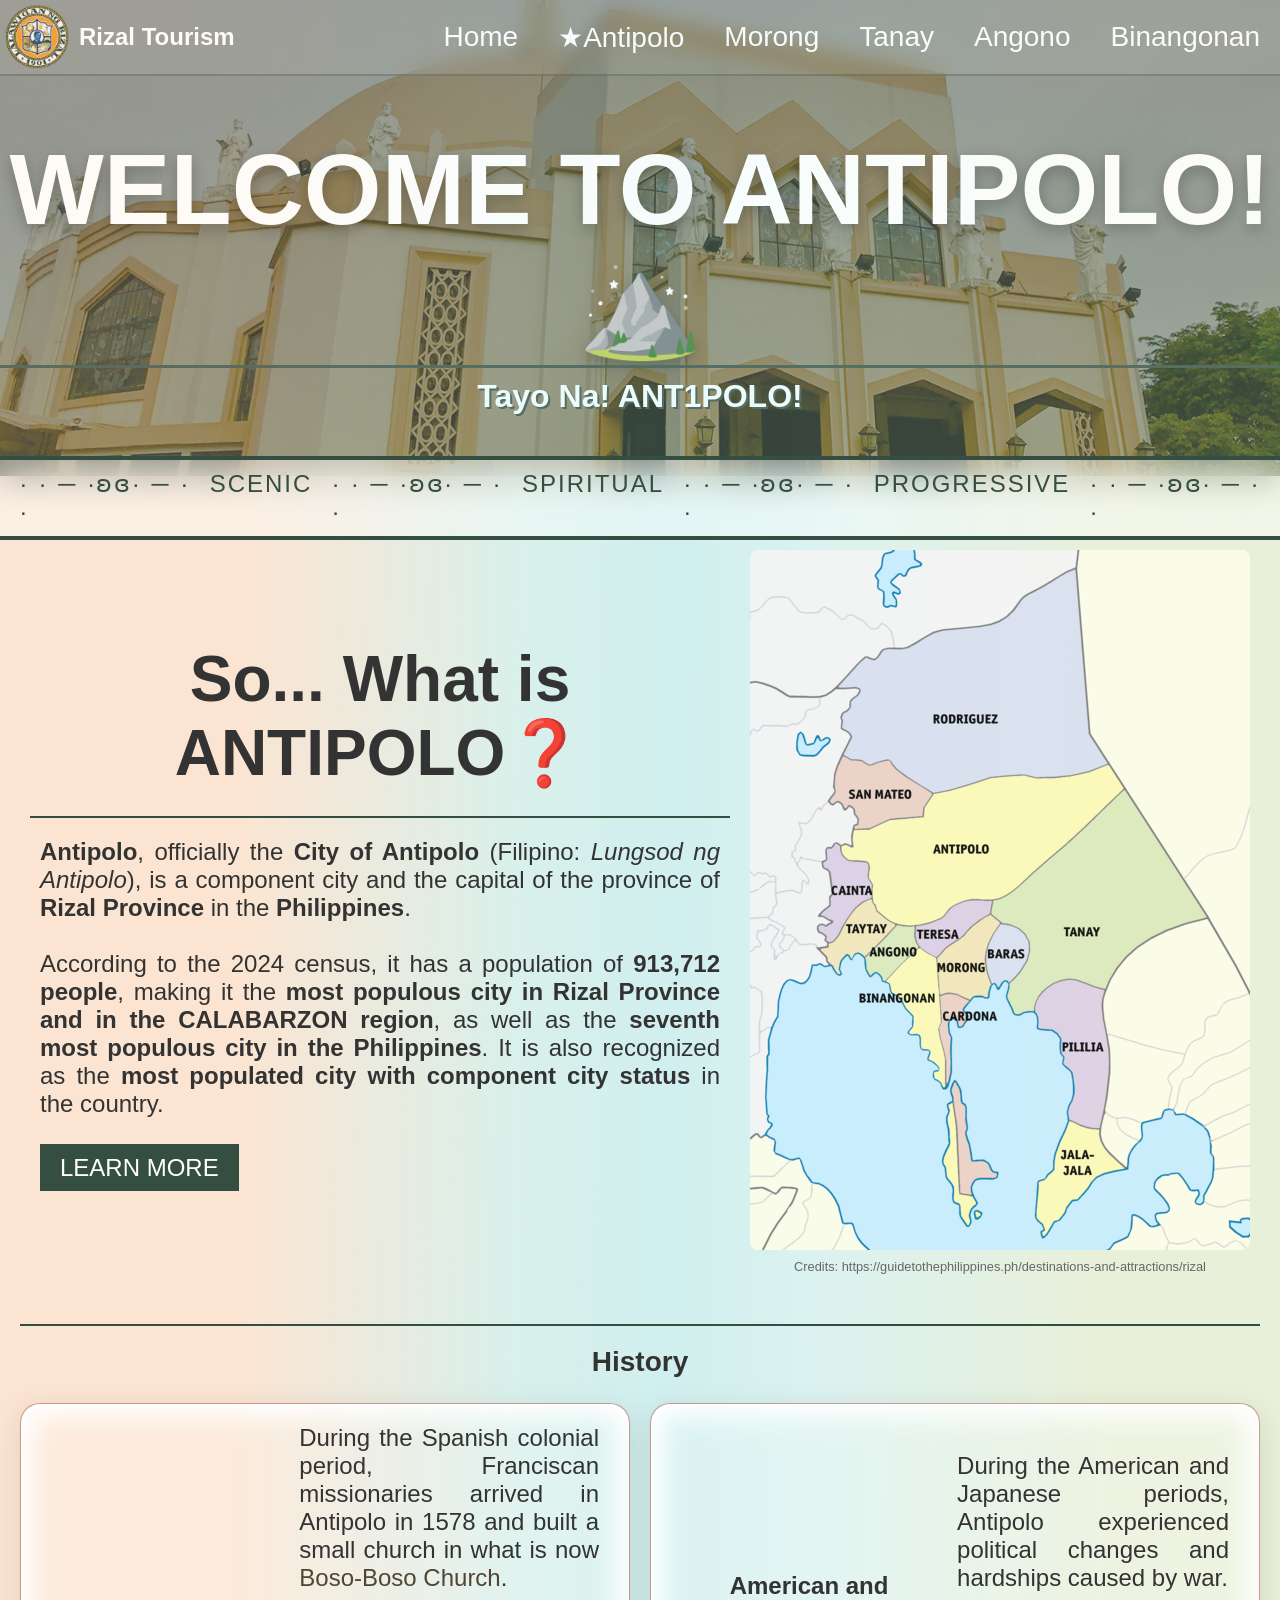
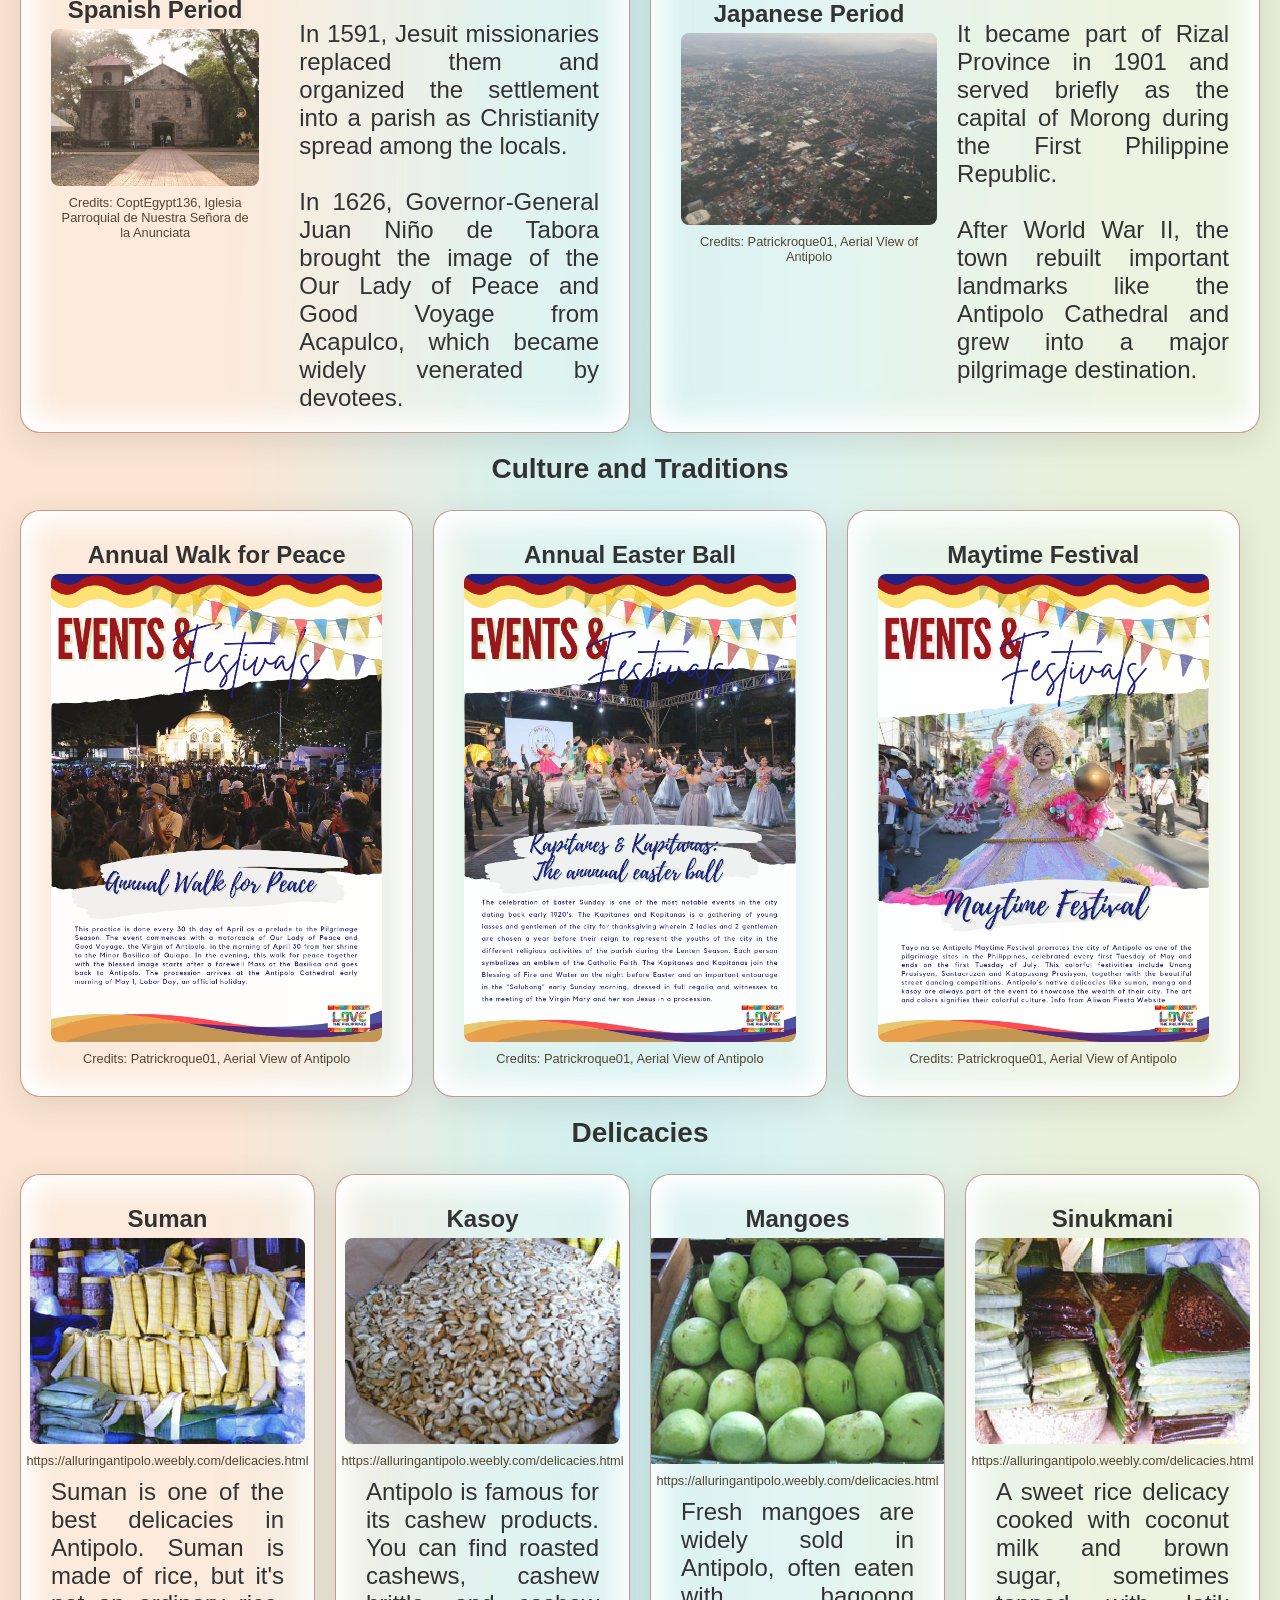
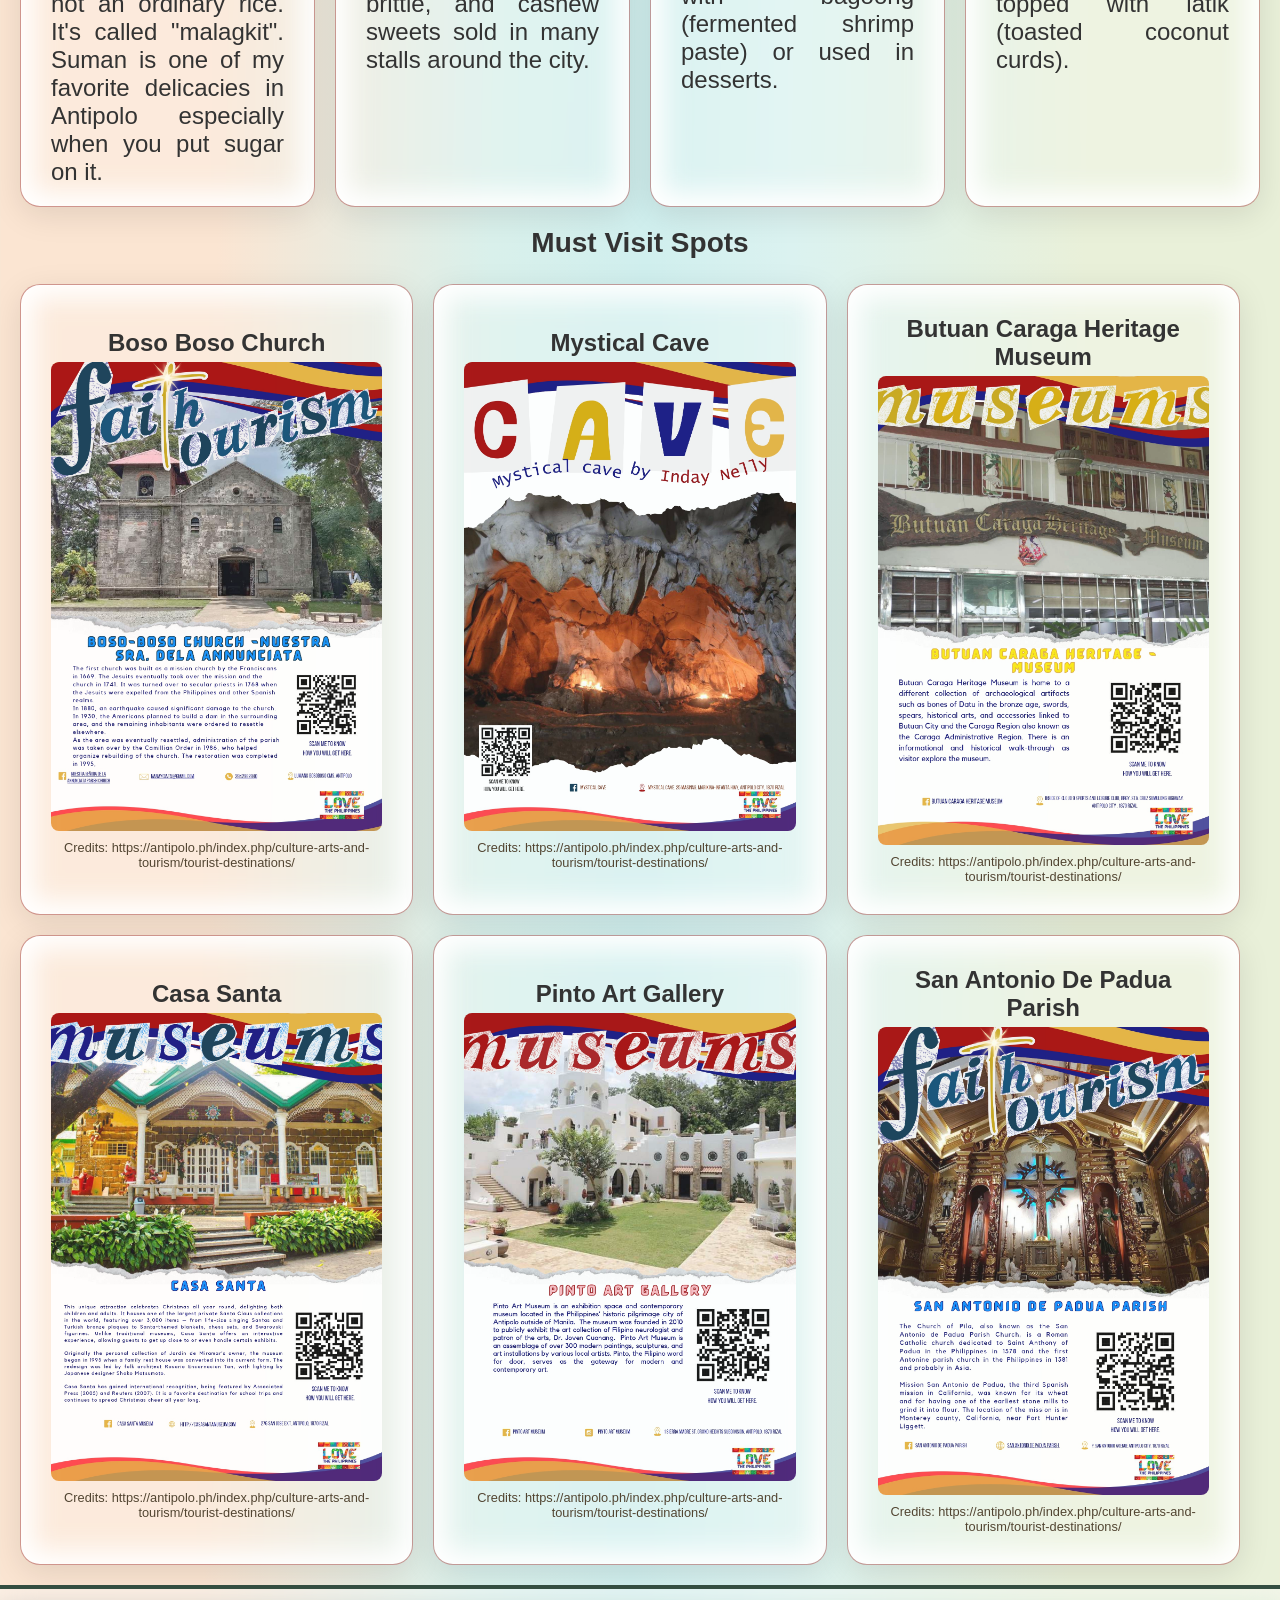
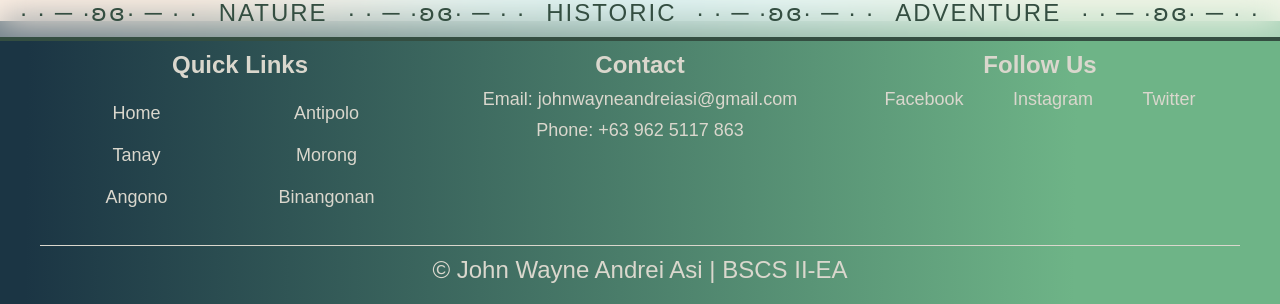
==== antipolo.html @ ff824b1f "first commit" ====
<!doctype html>
<html lang="en">
  <head>
    <meta charset="UTF-8" />
    <meta name="viewport" content="width=device-width, initial-scale=1.0" />
    <link rel="stylesheet" href="style.css" />
    <title>Antipolo | Rizal Province</title>
  </head>
  <body>
    <!-- navbar -->

    <header class="antipolo">
      <div class="navbar">
        <div class="nav-title">
          <img
            style="width: 64px; height: auto"
            src="img/rizallogo.png"
            alt="Rizal Tourism Logo"
          />
          <p><b>Rizal Tourism</b></p>
        </div>
        <nav>
          <ul>
            <li><a href="index.html">Home</a></li>
            <li><a href="antipolo.html">★Antipolo</a></li>
            <li><a href="morong.html">Morong</a></li>
            <li><a href="tanay.html">Tanay</a></li>
            <li><a href="angono.html">Angono</a></li>
            <li><a href="binangonan.html">Binangonan</a></li>
          </ul>
        </nav>
      </div>
      <div class="title">
        <h1>WELCOME TO ANTIPOLO!⛰️</h1>
        <hr style="margin: 0; border-top: 3px solid #344e41;">
        <h2 class="title-subtext"><b>Tayo Na! ANT1POLO!</b></h2>
      </div>
    </header>
    <!-- content here -->
    <div class="border">
      <p class="border-text"> · · ─ ·ʚɞ· ─ · ·</p>  
      <p class="border-text">SCENIC</p>
      <p class="border-text"> · · ─ ·ʚɞ· ─ · ·</p>
      <p class="border-text">SPIRITUAL</p>
      <p class="border-text"> · · ─ ·ʚɞ· ─ · ·</p>
      <p class="border-text">PROGRESSIVE</p>
      <p class="border-text"> · · ─ ·ʚɞ· ─ · ·</p>
    </div>
    <!-- description -->
    <div class="text">
      <div class="text-container">
        <h2 style="font-size: 64px; padding: 0 10px">
          So... What is ANTIPOLO❓
        </h2>
        <hr />
        <p >
          <b>Antipolo</b>, officially the <b>City of Antipolo</b> (Filipino: <i>Lungsod ng Antipolo</i>), is a component city and the capital of the province of
          <b>Rizal Province</b> in the <b>Philippines</b>. 
          
          <br><br>According to the 2024 census, it has a population of <b>913,712 people</b>, making it the
          <b>most populous city in Rizal Province and in the CALABARZON region</b>,
          as well as the <b>seventh most populous city in the Philippines</b>. It
          is also recognized as the <b>most populated city with component city
          status</b> in the country.
        </p>
        <br /><br />
        <p>
          <a class="learn-more" href="https://antipolo.ph">LEARN MORE</a>
        </p>
      </div>
      <div class="img-align">
        <img src="img/rizalmap.png" alt="Rizal Map" />
        <p class="credits">
          <a
            class="link-credits"
            href="https://guidetothephilippines.ph/destinations-and-attractions/rizal"
            target="_blank"
            >Credits:
            https://guidetothephilippines.ph/destinations-and-attractions/rizal</a
          >
        </p>
      </div>
    </div>
    <hr />
    <!-- History -->
    <h2>History</h2>
    <div class="content-container">
      <div class="glass-card flex-1">
        <div class="img-align"> 
        <h3>Spanish Period</h3>
        <img src="img/bosoboso.jpg" alt="Boso-Boso Church" />
        <p class="credits">
          <a>Credits: CoptEgypt136, Iglesia Parroquial de Nuestra Señora de la Anunciata</a>
        </div>
        </p>
        <p>
        During the Spanish colonial period, Franciscan missionaries arrived in Antipolo in 1578 and built a small church in what is 
        now <a href="https://en.wikipedia.org/wiki/Bosoboso_Church" target="_blank">Boso-Boso Church</a>. <br><br>In 1591, Jesuit missionaries replaced them and organized the settlement into a parish as Christianity 
        spread among the locals. <br><br>In 1626, Governor-General Juan Niño de Tabora brought the image of the Our Lady of Peace and 
        Good Voyage from Acapulco, which became widely venerated by devotees.
        </p>
      </div>
      <div class="glass-card flex-1">
        <div class="img-align">
        <h3>American and Japanese Period</h3>
        <img src="img/aerialantipolo.jpg" alt="Aerial View of Antipolo" />
        <p class="credits">
          <a>Credits: Patrickroque01, Aerial View of Antipolo</a>
        </div>
        <p>
          During the American and Japanese periods, Antipolo experienced political changes and hardships caused by war. 
          <br><br>It became part of Rizal Province in 1901 and served briefly as the capital of Morong during the First Philippine Republic. 
          <br><br>  After World War II, the town rebuilt important landmarks like the Antipolo Cathedral and grew into a major pilgrimage destination.
        </p>
      </div>
    </div>

    <!-- Culture and Traditions -->
    <h2>Culture and Traditions</h2>
    <div class="content-container">
      <div class="glass-card">
      <div class="img-align">
        <h3>Annual Walk for Peace</h3>
        <img src="img/antipolofestival1.jpg" class="content-img" alt="Aerial View of Antipolo" />
        <p class="credits">
          <a>Credits: Patrickroque01, Aerial View of Antipolo</a>
        </div>
      </div>
      <div class="glass-card">
        <div class="img-align">
        <h3>Annual Easter Ball</h3>
        <img src="img/antipolofestival2.jpg" class="content-img" alt="Aerial View of Antipolo" />
        <p class="credits">
          <a>Credits: Patrickroque01, Aerial View of Antipolo</a>
        </div>
      </div>
      <div class="glass-card">
        <div class="img-align">
        <h3>Maytime Festival</h3>
        <img src="img/antipolofestival3.jpg" class="content-img" alt="Aerial View of Antipolo" />
        <p class="credits">
          <a>Credits: Patrickroque01, Aerial View of Antipolo</a>
        </div>
      </div>
    </div>

    <!-- Delicacies -->
    <h2>Delicacies</h2>
    <div class="content-container">
      <div class="glass-card flex-1 flex-column">
        <div class="img-align"> 
        <h3>Suman</h3>
        <img src="img/suman.jpg" alt="Suman" />
        <p class="credits">
          <a>https://alluringantipolo.weebly.com/delicacies.html</a>
        </div>
        </p>
        <p>
        Suman is one of the best delicacies in Antipolo. Suman is made of rice, but it's not an ordinary rice. It's called "malagkit". Suman is one of my favorite delicacies in Antipolo especially when you put sugar on it.
        </p>
      </div>
      <div class="glass-card flex-1 flex-column">
        <div class="img-align">
        <h3>Kasoy</h3>
        <img src="img/kasoy.jpg" alt="Kasoy" />
        <p class="credits">
          <a>https://alluringantipolo.weebly.com/delicacies.html</a>
        </div>
        <p>
          Antipolo is famous for its cashew products. You can find roasted cashews, cashew brittle, and cashew sweets sold in many stalls around the city.
        </p>
      </div>
      <div class="glass-card flex-1 flex-column">
        <div class="img-align">
        <h3>Mangoes</h3>
        <img src="img/mangoes.jpg" alt="Aerial View of Antipolo" />
        <p class="credits">
          <a>https://alluringantipolo.weebly.com/delicacies.html</a>
        </div>
        <p>
          Fresh mangoes are widely sold in Antipolo, often eaten with bagoong (fermented shrimp paste) or used in desserts.
        </p>
      </div>
      <div class="glass-card flex-1 flex-column">
        <div class="img-align">
        <h3>Sinukmani</h3>
        <img src="img/sinukmani.jpg" alt="Aerial View of Antipolo" />
        <p class="credits">
          <a>https://alluringantipolo.weebly.com/delicacies.html</a>
        </div>
        <p>
          A sweet rice delicacy cooked with coconut milk and brown sugar, sometimes topped with latik (toasted coconut curds).
        </p>
      </div>
    </div>
    <!-- must visit spots -->
    <h2>Must Visit Spots</h2>
    <div class="content-container">
      <div class="glass-card">
      <div class="img-align">
        <h3>Boso Boso Church</h3>
        <img src="img/antipstour1.jpg" class="content-img" alt="Aerial View of Antipolo" />
        <p class="credits">
          <a href="https://antipolo.ph/index.php/culture-arts-and-tourism/tourist-destinations/">Credits: https://antipolo.ph/index.php/culture-arts-and-tourism/tourist-destinations/</a>
        </div>
      </div>
      <div class="glass-card">
        <div class="img-align">
        <h3>Mystical Cave</h3>
        <img src="img/antipstour2.jpg" class="content-img" alt="Aerial View of Antipolo" />
        <p class="credits">
          <a href="https://antipolo.ph/index.php/culture-arts-and-tourism/tourist-destinations/">Credits: https://antipolo.ph/index.php/culture-arts-and-tourism/tourist-destinations/</a>
        </div>
      </div>
      <div class="glass-card">
        <div class="img-align">
        <h3>Butuan Caraga Heritage Museum</h3>
        <img src="img/antipstour3.jpg" class="content-img" alt="Aerial View of Antipolo" />
        <p class="credits">
          <a href="https://antipolo.ph/index.php/culture-arts-and-tourism/tourist-destinations/">Credits: https://antipolo.ph/index.php/culture-arts-and-tourism/tourist-destinations/</a>
        </div>
      </div>
      <div class="glass-card">
      <div class="img-align">
        <h3>Casa Santa</h3>
        <img src="img/antipstour4.jpg" class="content-img" alt="Aerial View of Antipolo" />
        <p class="credits">
          <a href="https://antipolo.ph/index.php/culture-arts-and-tourism/tourist-destinations/">Credits: https://antipolo.ph/index.php/culture-arts-and-tourism/tourist-destinations/</a>
        </div>
      </div>
      <div class="glass-card">
        <div class="img-align">
        <h3>Pinto Art Gallery</h3>
        <img src="img/antipstour5.jpg" class="content-img" alt="Aerial View of Antipolo" />
        <p class="credits">
          <a href="https://antipolo.ph/index.php/culture-arts-and-tourism/tourist-destinations/">Credits: https://antipolo.ph/index.php/culture-arts-and-tourism/tourist-destinations/</a>
        </div>
      </div>
      <div class="glass-card">
        <div class="img-align">
        <h3>San Antonio De Padua Parish</h3>
        <img src="img/antipstour6.jpg" class="content-img" alt="Aerial View of Antipolo" />
        <p class="credits">
          <a href="https://antipolo.ph/index.php/culture-arts-and-tourism/tourist-destinations/ ">Credits: https://antipolo.ph/index.php/culture-arts-and-tourism/tourist-destinations/</a>
        </div>
      </div>
    </div>

    <!-- footer -->
    <div class="border">
      <p class="border-text"> · · ─ ·ʚɞ· ─ · ·</p>  
      <p class="border-text">NATURE</p>
      <p class="border-text"> · · ─ ·ʚɞ· ─ · ·</p>
      <p class="border-text">HISTORIC</p>
      <p class="border-text"> · · ─ ·ʚɞ· ─ · ·</p>
      <p class="border-text">ADVENTURE</p>
      <p class="border-text"> · · ─ ·ʚɞ· ─ · ·</p>
    </div>
    <footer>
      <div class="footer-content">
      <div class="footer-section">
        <h3>Quick Links</h3>
        <ul>
        <li><a href="index.html">Home</a></li>
        <li><a href="antipolo.html">Antipolo</a></li>
        <li><a href="tanay.html">Tanay</a></li>
        <li><a href="morong.html">Morong</a></li>
        <li><a href="angono.html">Angono</a></li>
        <li><a href="binangonan.html">Binangonan</a></li>
        </ul>
      </div>
      <div class="footer-section">
        <h3>Contact</h3>
        <p>Email: johnwayneandreiasi@gmail.com</p>
        <p>Phone: +63 962 5117 863</p>
      </div>
      <div class="footer-section">
        <h3>Follow Us</h3>
        <div class="social-links">  
        <a href="https://www.facebook.com/Andreeeeeeeeei">Facebook</a>
        <a href="https://www.instagram.com/dreicolez/?hl=en">Instagram</a>
        <a href="https://x.com/Dreimdead">Twitter</a>
        </div>
      </div>
      <div class="footer-bottom">
        <p style="text-align: center;">&copy; John Wayne Andrei Asi | BSCS II-EA</p>
      </div>
      </div>
    </footer>
  </body>
</html>
---- style.css ----
@font-face {
  font-family: '';
  src: url();
}

* {
  margin: 0;
  padding: 0;
  box-sizing: border-box;
}

body {
  display: flex;
  flex-direction: column;
  margin: 20px;
  font-family: 'Poppins', sans-serif;
  background-image: linear-gradient( 90.6deg,  rgba(251,229,210,1) 18.9%, rgba(217,240,235,1) 39.5%, rgba(208,239,238,1) 51.1%, rgba(219,242,240,1) 62.1%, rgba(233,240,217,1) 84.1% );
  background-size: cover;
  color: #333;
}

footer {
  background-image: linear-gradient( 90.8deg,  rgba(27,53,68,1) 2.2%, rgba(110,180,135,1) 84% );
  margin: -20px -20px 0 -20px;
  color: #dad7cd;
  padding: 20px;
  margin-bottom: -20px;
  display: flex;
  justify-content: center;  

}

.navbar {
  background: rgba(255, 255, 255, 0.077);
  backdrop-filter: blur(10px);
  margin: 0 -20px 0 -20px;
  padding: 0 20px;
  color: #fff;
  display: flex;
  flex-direction: row;
  align-items: center;
  justify-content: space-between;
  border-bottom: rgba(41, 50, 37, 0.384) solid 2px;
}

hr {
  border: none;
  border-top: 2px solid #344e41;
  margin: 20px 0;
}
ul {
  display: flex;
  flex-direction: row;
  list-style-type: none;
}

li {
  font-size: 24px;
  text-align: center;
}

a {
  color: #524532;
  text-decoration: none;
}

.link-credits {
  text-decoration: none;
  padding: 0; 
  color: #666;
}

header {
  background-image: linear-gradient(rgba(118, 144, 111, 0.553), rgba(117, 151, 115, 0.5)), url(img/rizalbg.webp);
  background-size: cover;
  background-position: center;
  margin: -20px;
}

li {
  font-size: 28px;
  margin: 0 10px;
}
.navbar a {
  color: #fff;
  text-decoration: none;
  padding: 0 10px;
  display: block;
}

.nav-title {
  margin: 5px;
  display: flex;
  align-items: center;
}
.title {
  margin: 0 -20px 0 -20px;
  height: 400px;
  width: auto;
  background-size: cover;
  background-position: center;
  display: flex;
  align-content: center;
  flex-wrap: wrap;
  flex-direction: column;
  justify-content: center;
}

h1 {
  text-align: center;
  color: rgb(255, 255, 255);
  text-shadow: rgba(0, 0, 0, 0.35) 0px 5px 15px;
  font-size: 100px;
}

h2 {
  font-size: 28px;
  text-align: center;
  margin-bottom: 5px;
}

h3 {
  font-size: 24px;
  text-align: center;
  margin-bottom: 5px;
}

.title-subtext {
  text-shadow: 2px 2px #344e41;
  color: azure;
  font-size: 32px;
  margin-top: 10px;
}


section {
  margin: 20px 0;
}

p {
  text-align: justify;
  font-size: 24px;
  padding: 0 10px;
}

.text-container {
  display: flex;
  flex: 1; 
  padding: 10px;
  flex-direction: column;
  align-items: stretch;
  margin: 20px 0;
}

.text {
  display: flex;
  flex-wrap: wrap;
  align-items: center;
  margin-bottom: 20px;
}

.button {
  font-weight: 400;
  font-size: 32px;
  padding: 10px 20px;
  border-radius: 10px 0 10px 0;
  text-transform: uppercase;
  letter-spacing: 0.5px;
}

.learn-more {
  background-color: #344e41;
  color: #fff;
  text-decoration: none;
  display: inline;
  margin-top: 20px;
  padding: 10px 20px;
}

.glass-card {
  flex: 0 0 calc(33.33% - 20px);
  display: flex;
  background: rgba(255, 255, 255, 0.22);
  backdrop-filter: blur(17px);
  border-radius: 20px;
  border: 1px solid rgba(148, 39, 39, 0.43);
  box-shadow: 0 8px 32px rgba(0, 0, 0, 0.1),inset 0 1px 0 rgba(255, 255, 255, 0.5),inset 0 -1px 0 rgba(255, 255, 255, 0.1),inset 0 0 26px 13px rgba(255, 255, 255, 1.3);
  align-items: center;
  position: relative;
  overflow: hidden;
  padding: 20px;
}


.red-border {
  border: 6px solid red;
  color: red;
}

.blue-border {
  border: 6px solid blue;
  color: blue;  
}

.green-border {
  border: 6px solid green;
  color: green;
}

.purple-border {
  border: 6px solid purple;
  color: purple;
}


img {
  max-width: 100%;
  height: auto;
  opacity: 0.9;
  border-radius: 8px;
}

.credits {
  text-align: center;
  font-size: 0.8em;
  color: #666;
  margin-top: 5px;
}

ul {
  display: flex;
  justify-content: space-around;
}

.img-align {
  padding: 10px;
  text-align: center;
}

.flex-1 {
  flex: 1;
}
.antipolo {
  background-image: linear-gradient(rgba(27, 35, 25, 0.553), rgba(31, 52, 30, 0.5)), url(img/antipolo.jpg);
  opacity: 0.8;
}

.content-container {
  display: flex;
  flex-direction: row;
  flex-wrap: wrap;
  gap: 20px;
  margin: 20px 0;
}

.content {
  flex-grow: 1;
  height: 75%;
}

.border {
  background: rgba(255, 255, 255, 0.39);
  backdrop-filter: blur(17px);
  border-top: 4px solid #344e41;
  border-bottom: 4px solid #344e41;
  padding: 10px;
  margin: 0 -20px;
  text-align: center;
  font-size: 24px;  
  display: flex;
  justify-content: space-evenly;
}

.border-text {
  font-size: 24px;
  letter-spacing: 2px;
  color: #344e41;
  font-family: 'Manrope', sans-serif;
}

.flex-column {
  display: flex;
  flex-direction: column;
}


/* footer stuff */
.footer-content {
  display: flex;
  justify-content: space-between;
  flex-wrap: wrap;
  max-width: 1200px;
  width: 100%;
}

.footer-section {
  flex: 1;
  min-width: 200px;
  margin: 10px;
}

.footer-section h3 {
  color: #dad7cd;
  margin-bottom: 10px;
}

.footer-section ul {
  list-style: none;
  padding: 0;
  display: grid;
  grid-template-columns: repeat(2, auto);
} 


.footer-section li {
  margin: 5px 0;

}

.footer-section a {
  font-size: 18px;
  color: #dad7cd;
  text-decoration: none;
}

.footer-section p {
  font-size: 18px;
  margin: 10px;
  color: #dad7cd;
  text-align: center;
}
.social-links {
  font-size: 18px;
  display: flex;
  gap: 15px;
  justify-content: space-evenly;
}

.footer-bottom {
  text-align: center;
  margin-top: 20px;
  border-top: 1px solid #dad7cd;
  padding-top: 10px;
  width: 100%;
}
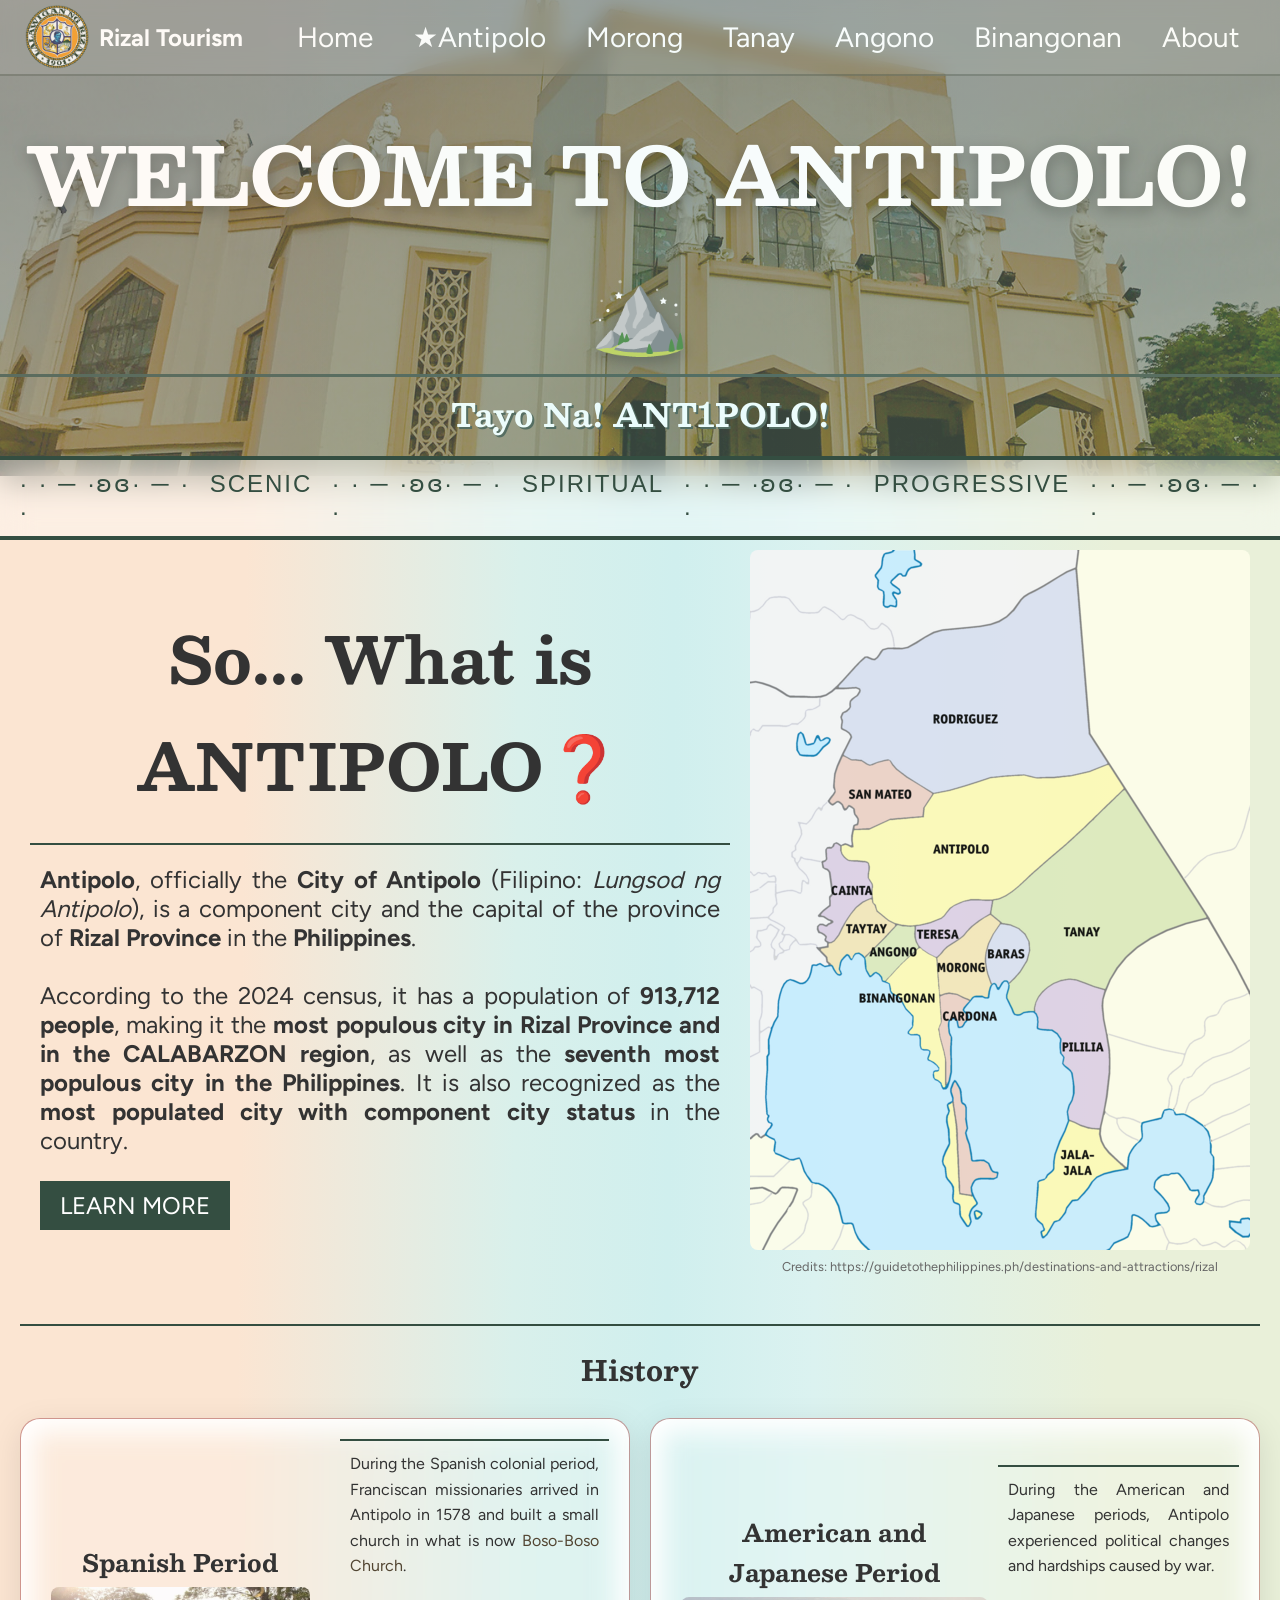
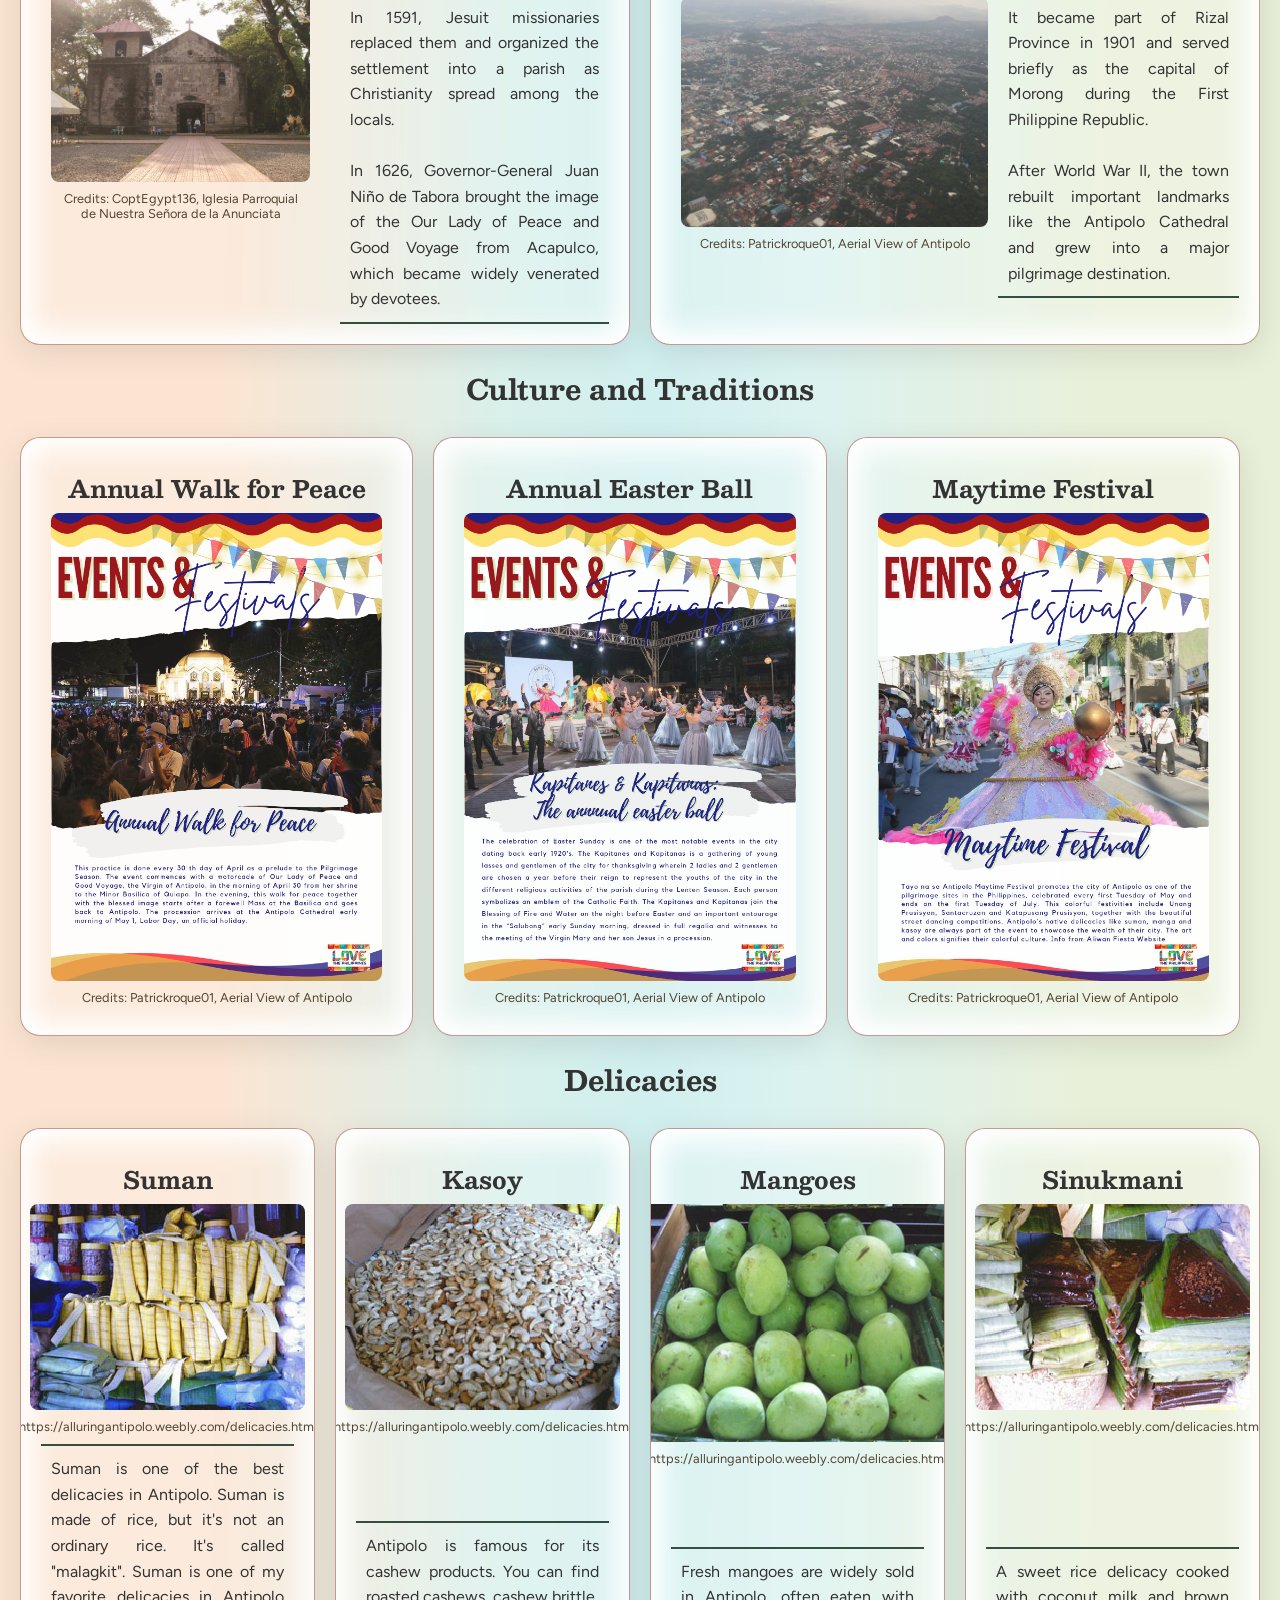
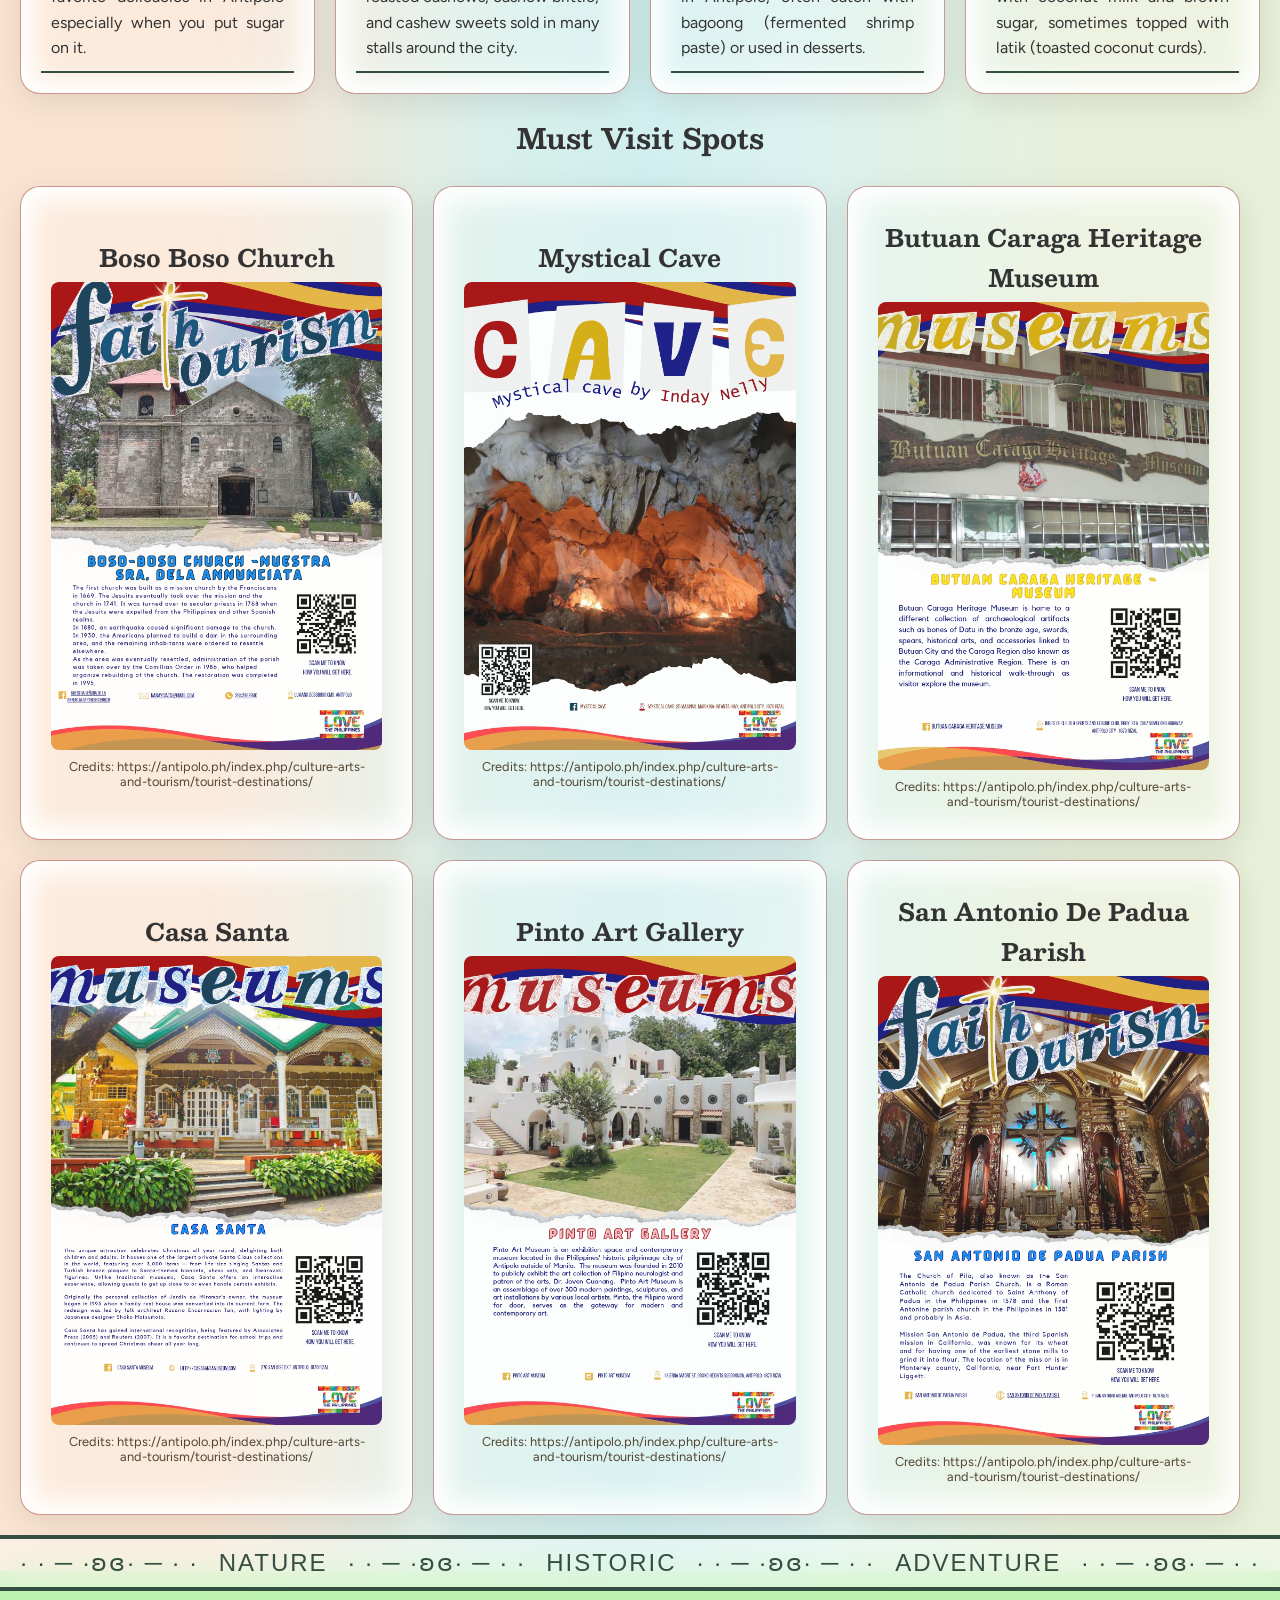
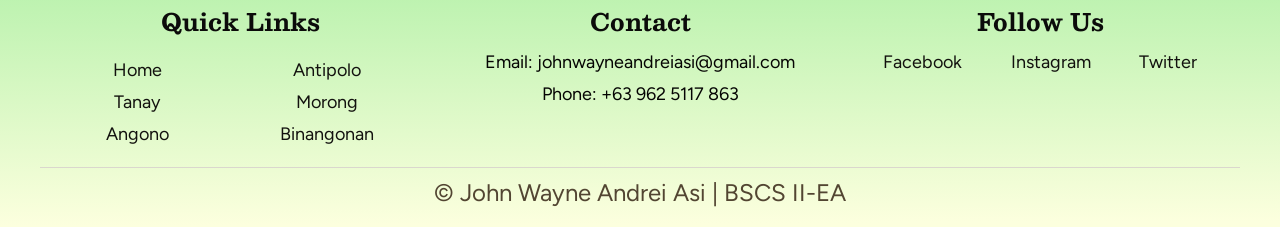
==== commit b25a2bcd: "Add a few stuff" ====
--- a/antipolo.html
+++ b/antipolo.html
@@ -27,6 +27,7 @@
             <li><a href="tanay.html">Tanay</a></li>
             <li><a href="angono.html">Angono</a></li>
             <li><a href="binangonan.html">Binangonan</a></li>
+            <li><a href="about.html">About</a></li>
           </ul>
         </nav>
       </div>
@@ -93,7 +94,7 @@
           <a>Credits: CoptEgypt136, Iglesia Parroquial de Nuestra Señora de la Anunciata</a>
         </div>
         </p>
-        <p>
+        <p class="content-text">
         During the Spanish colonial period, Franciscan missionaries arrived in Antipolo in 1578 and built a small church in what is 
         now <a href="https://en.wikipedia.org/wiki/Bosoboso_Church" target="_blank">Boso-Boso Church</a>. <br><br>In 1591, Jesuit missionaries replaced them and organized the settlement into a parish as Christianity 
         spread among the locals. <br><br>In 1626, Governor-General Juan Niño de Tabora brought the image of the Our Lady of Peace and 
@@ -107,7 +108,7 @@
         <p class="credits">
           <a>Credits: Patrickroque01, Aerial View of Antipolo</a>
         </div>
-        <p>
+        <p class="content-text">
           During the American and Japanese periods, Antipolo experienced political changes and hardships caused by war. 
           <br><br>It became part of Rizal Province in 1901 and served briefly as the capital of Morong during the First Philippine Republic. 
           <br><br>  After World War II, the town rebuilt important landmarks like the Antipolo Cathedral and grew into a major pilgrimage destination.
@@ -155,7 +156,7 @@
           <a>https://alluringantipolo.weebly.com/delicacies.html</a>
         </div>
         </p>
-        <p>
+        <p class="content-text">
         Suman is one of the best delicacies in Antipolo. Suman is made of rice, but it's not an ordinary rice. It's called "malagkit". Suman is one of my favorite delicacies in Antipolo especially when you put sugar on it.
         </p>
       </div>
@@ -166,7 +167,7 @@
         <p class="credits">
           <a>https://alluringantipolo.weebly.com/delicacies.html</a>
         </div>
-        <p>
+        <p class="content-text">
           Antipolo is famous for its cashew products. You can find roasted cashews, cashew brittle, and cashew sweets sold in many stalls around the city.
         </p>
       </div>
@@ -177,7 +178,7 @@
         <p class="credits">
           <a>https://alluringantipolo.weebly.com/delicacies.html</a>
         </div>
-        <p>
+        <p class="content-text">
           Fresh mangoes are widely sold in Antipolo, often eaten with bagoong (fermented shrimp paste) or used in desserts.
         </p>
       </div>
@@ -188,7 +189,7 @@
         <p class="credits">
           <a>https://alluringantipolo.weebly.com/delicacies.html</a>
         </div>
-        <p>
+        <p class="content-text">
           A sweet rice delicacy cooked with coconut milk and brown sugar, sometimes topped with latik (toasted coconut curds).
         </p>
       </div>
@@ -283,7 +284,9 @@
         </div>
       </div>
       <div class="footer-bottom">
-        <p style="text-align: center;">&copy; John Wayne Andrei Asi | BSCS II-EA</p>
+        <a href="about.html">
+          <p style="text-align: center;">&copy; John Wayne Andrei Asi | BSCS II-EA</p>
+        </a>
       </div>
       </div>
     </footer>
--- a/style.css
+++ b/style.css
@@ -1,6 +1,11 @@
 @font-face {
-  font-family: '';
-  src: url();
+  font-family: 'Jetbrains';
+  src: url(fonts/Figtree-VariableFont_wght.ttf);
+}
+
+@font-face {
+  font-family: 'Besley';
+  src: url(fonts/Besley-VariableFont_wght.ttf);
 }
 
 * {
@@ -13,16 +18,16 @@
   display: flex;
   flex-direction: column;
   margin: 20px;
-  font-family: 'Poppins', sans-serif;
+  font-family: 'Inter', sans-serif;
   background-image: linear-gradient( 90.6deg,  rgba(251,229,210,1) 18.9%, rgba(217,240,235,1) 39.5%, rgba(208,239,238,1) 51.1%, rgba(219,242,240,1) 62.1%, rgba(233,240,217,1) 84.1% );
   background-size: cover;
   color: #333;
 }
 
 footer {
-  background-image: linear-gradient( 90.8deg,  rgba(27,53,68,1) 2.2%, rgba(110,180,135,1) 84% );
+  background-image: linear-gradient( 359.8deg,  rgba(252,255,222,1) 2.2%, rgba(182,241,171,1) 99.3% );
   margin: -20px -20px 0 -20px;
-  color: #dad7cd;
+  color: #11100c;
   padding: 20px;
   margin-bottom: -20px;
   display: flex;
@@ -33,7 +38,6 @@
 .navbar {
   background: rgba(255, 255, 255, 0.077);
   backdrop-filter: blur(10px);
-  margin: 0 -20px 0 -20px;
   padding: 0 20px;
   color: #fff;
   display: flex;
@@ -62,6 +66,7 @@
 a {
   color: #524532;
   text-decoration: none;
+  font-family: 'Jetbrains', sans-serif;
 }
 
 .link-credits {
@@ -94,7 +99,6 @@
   align-items: center;
 }
 .title {
-  margin: 0 -20px 0 -20px;
   height: 400px;
   width: auto;
   background-size: cover;
@@ -110,19 +114,22 @@
   text-align: center;
   color: rgb(255, 255, 255);
   text-shadow: rgba(0, 0, 0, 0.35) 0px 5px 15px;
-  font-size: 100px;
+  font-size: 80px;
+  font-family: 'Besley', serif;
 }
 
 h2 {
   font-size: 28px;
   text-align: center;
   margin-bottom: 5px;
+  font-family: 'Besley', serif;
 }
 
 h3 {
   font-size: 24px;
   text-align: center;
   margin-bottom: 5px;
+  font-family: 'Besley', serif;
 }
 
 .title-subtext {
@@ -137,10 +144,17 @@
   margin: 20px 0;
 }
 
+
 p {
   text-align: justify;
   font-size: 24px;
   padding: 0 10px;
+  font-family: 'Jetbrains', sans-serif;
+}
+
+.center {
+  text-align: center !important;
+  font-size: 24px;
 }
 
 .text-container {
@@ -245,6 +259,24 @@
   opacity: 0.8;
 }
 
+.morong {
+  background-image: linear-gradient(rgba(27, 35, 25, 0.553), rgba(31, 52, 30, 0.5)), url(img/morong.jpg);
+  opacity: 0.8;
+}
+
+.tanay {
+  background-image: linear-gradient(rgba(27, 35, 25, 0.553), rgba(31, 52, 30, 0.5)), url(img/tanay.jpg);
+  opacity: 0.8;
+}
+.angono {
+  background-image: linear-gradient(rgba(27, 35, 25, 0.553), rgba(31, 52, 30, 0.5)), url(img/angono.jpg);
+  opacity: 0.8;
+}
+.binangonan {
+  background-image: linear-gradient(rgba(27, 35, 25, 0.553), rgba(31, 52, 30, 0.5)), url(img/binangonan.jpg);
+  opacity: 0.8;
+}
+
 .content-container {
   display: flex;
   flex-direction: row;
@@ -281,6 +313,7 @@
 .flex-column {
   display: flex;
   flex-direction: column;
+  justify-content: space-between;
 }
 
 
@@ -300,7 +333,7 @@
 }
 
 .footer-section h3 {
-  color: #dad7cd;
+  color: #0b0b0a;
   margin-bottom: 10px;
 }
 
@@ -313,20 +346,21 @@
 
 
 .footer-section li {
-  margin: 5px 0;
+  margin: 0;
 
 }
 
 .footer-section a {
   font-size: 18px;
-  color: #dad7cd;
-  text-decoration: none;
+  color: #12110e;
+  text-decoration: none;
+  font-family: 'Jetbrains', sans-serif;
 }
 
 .footer-section p {
   font-size: 18px;
   margin: 10px;
-  color: #dad7cd;
+  color: #050403;
   text-align: center;
 }
 .social-links {
@@ -338,8 +372,23 @@
 
 .footer-bottom {
   text-align: center;
-  margin-top: 20px;
+  margin-top: 10px;
   border-top: 1px solid #dad7cd;
   padding-top: 10px;
   width: 100%;
+}
+
+.content-text {
+  font-size: 16px;
+  line-height: 1.6;
+  color: #333;
+  padding: 10px;
+  text-align: justify;
+  border-top: 2px solid #344e41;
+  border-bottom: 2px solid #344e41;;
+}
+
+.flex-row {
+  display: flex;
+  flex-direction: row;
 }
